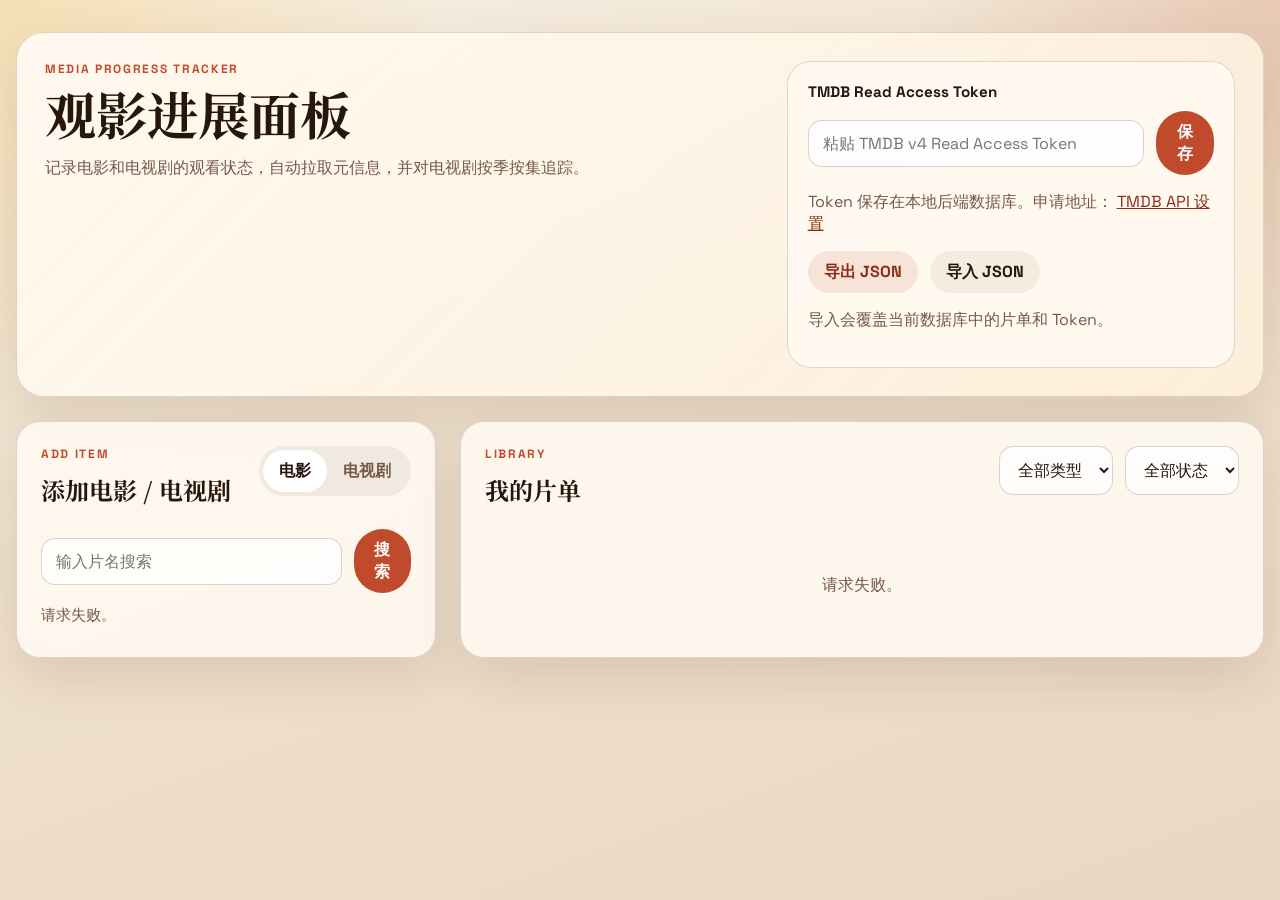
==== index.html @ 6a3d629a "init" ====
<!DOCTYPE html>
<html lang="zh-CN">
  <head>
    <meta charset="UTF-8" />
    <meta name="viewport" content="width=device-width, initial-scale=1.0" />
    <title>观影进展面板</title>
    <link rel="preconnect" href="https://fonts.googleapis.com" />
    <link rel="preconnect" href="https://fonts.gstatic.com" crossorigin />
    <link
      href="https://fonts.googleapis.com/css2?family=Noto+Serif+SC:wght@400;600;700&family=Space+Grotesk:wght@400;500;700&display=swap"
      rel="stylesheet"
    />
    <link rel="stylesheet" href="./style.css" />
  </head>
  <body>
    <div class="app-shell">
      <header class="hero">
        <div>
          <p class="eyebrow">Media Progress Tracker</p>
          <h1>观影进展面板</h1>
          <p class="hero-copy">
            记录电影和电视剧的观看状态，自动拉取元信息，并对电视剧按季按集追踪。
          </p>
        </div>
        <section class="token-panel">
          <label class="field-label" for="tmdbToken">TMDB Read Access Token</label>
          <div class="token-row">
            <input
              id="tmdbToken"
              type="password"
              placeholder="粘贴 TMDB v4 Read Access Token"
              autocomplete="off"
            />
            <button id="saveTokenBtn" class="primary-btn">保存</button>
          </div>
          <p class="helper-text">
            Token 保存在本地后端数据库。申请地址：
            <a href="https://www.themoviedb.org/settings/api" target="_blank" rel="noreferrer"
              >TMDB API 设置</a
            >
          </p>
          <div class="data-tools">
            <button id="exportJsonBtn" class="secondary-btn" type="button">导出 JSON</button>
            <button id="importJsonBtn" class="ghost-btn" type="button">导入 JSON</button>
            <input id="importJsonInput" type="file" accept="application/json,.json" hidden />
          </div>
          <p class="helper-text">导入会覆盖当前数据库中的片单和 Token。</p>
        </section>
      </header>

      <main class="main-grid">
        <section class="panel add-panel">
          <div class="panel-heading">
            <div>
              <p class="eyebrow">Add Item</p>
              <h2>添加电影 / 电视剧</h2>
            </div>
            <div class="segmented-control" role="tablist" aria-label="媒体类型">
              <button class="segment active" data-media-type="movie">电影</button>
              <button class="segment" data-media-type="tv">电视剧</button>
            </div>
          </div>

          <form id="searchForm" class="search-form">
            <input
              id="searchInput"
              type="search"
              placeholder="输入片名搜索"
              autocomplete="off"
              required
            />
            <button class="primary-btn" type="submit">搜索</button>
          </form>

          <div id="searchMessage" class="status-line"></div>
          <div id="searchResults" class="search-results"></div>
        </section>

        <section class="panel library-panel">
          <div class="panel-heading">
            <div>
              <p class="eyebrow">Library</p>
              <h2>我的片单</h2>
            </div>
            <div class="filters">
              <select id="typeFilter" aria-label="按类型筛选">
                <option value="all">全部类型</option>
                <option value="movie">电影</option>
                <option value="tv">电视剧</option>
              </select>
              <select id="statusFilter" aria-label="按状态筛选">
                <option value="all">全部状态</option>
                <option value="planned">想看</option>
                <option value="in_progress">进行中</option>
                <option value="completed">已完成</option>
              </select>
            </div>
          </div>

          <div id="libraryStats" class="library-stats"></div>
          <div id="libraryList" class="library-list"></div>
        </section>
      </main>
    </div>

    <template id="resultCardTemplate">
      <article class="result-card">
        <img class="poster" alt="" />
        <div class="result-content">
          <div class="result-meta"></div>
          <h3></h3>
          <p class="overview"></p>
          <button class="secondary-btn add-result-btn">加入片单</button>
        </div>
      </article>
    </template>

    <template id="libraryCardTemplate">
      <article class="library-card">
        <div class="library-summary">
          <img class="poster" alt="" />
          <div class="summary-content">
            <div class="tag-row"></div>
            <h3></h3>
            <p class="meta-line"></p>
            <p class="overview"></p>
          </div>
          <button class="ghost-btn remove-btn" title="删除">删除</button>
        </div>
        <div class="progress-block"></div>
      </article>
    </template>

    <script src="./app.js"></script>
  </body>
</html>
---- style.css ----
:root {
  --bg: #f3ecdf;
  --panel: rgba(255, 250, 242, 0.88);
  --panel-strong: #fffaf2;
  --line: rgba(93, 56, 31, 0.18);
  --text: #27160d;
  --muted: #765948;
  --accent: #bf4b2c;
  --accent-deep: #8d2d18;
  --highlight: #f2bf5e;
  --success: #2f7d5f;
  --shadow: 0 20px 50px rgba(74, 38, 14, 0.12);
}

* {
  box-sizing: border-box;
}

body {
  margin: 0;
  min-height: 100vh;
  font-family: "Space Grotesk", sans-serif;
  color: var(--text);
  background:
    radial-gradient(circle at top left, rgba(242, 191, 94, 0.35), transparent 28%),
    radial-gradient(circle at top right, rgba(191, 75, 44, 0.18), transparent 24%),
    linear-gradient(160deg, #f7f0e4 0%, #efe1cd 40%, #ead7c2 100%);
}

body::before {
  content: "";
  position: fixed;
  inset: 0;
  pointer-events: none;
  background-image:
    linear-gradient(rgba(255, 255, 255, 0.18) 1px, transparent 1px),
    linear-gradient(90deg, rgba(255, 255, 255, 0.18) 1px, transparent 1px);
  background-size: 36px 36px;
  mask-image: linear-gradient(to bottom, rgba(0, 0, 0, 0.4), transparent 70%);
}

.app-shell {
  width: min(1280px, calc(100% - 32px));
  margin: 0 auto;
  padding: 32px 0 48px;
}

.hero,
.panel,
.library-card,
.result-card {
  backdrop-filter: blur(16px);
}

.hero {
  display: grid;
  grid-template-columns: 1.6fr 1fr;
  gap: 24px;
  margin-bottom: 24px;
  padding: 28px;
  background: linear-gradient(135deg, rgba(255, 250, 242, 0.94), rgba(255, 241, 220, 0.84));
  border: 1px solid var(--line);
  border-radius: 28px;
  box-shadow: var(--shadow);
}

.eyebrow {
  margin: 0 0 10px;
  color: var(--accent);
  letter-spacing: 0.14em;
  text-transform: uppercase;
  font-size: 12px;
  font-weight: 700;
}

h1,
h2,
h3 {
  margin: 0;
  font-family: "Noto Serif SC", serif;
}

h1 {
  font-size: clamp(2.2rem, 4vw, 4.2rem);
  line-height: 1.05;
}

h2 {
  font-size: 1.5rem;
  margin-bottom: 4px;
}

.hero-copy,
.helper-text,
.meta-line,
.overview,
.status-line,
.empty-state {
  color: var(--muted);
}

.token-panel,
.panel,
.library-card,
.result-card {
  background: var(--panel);
  border: 1px solid var(--line);
  border-radius: 24px;
}

.token-panel {
  padding: 20px;
  align-self: start;
}

.field-label {
  display: block;
  margin-bottom: 10px;
  font-size: 0.95rem;
  font-weight: 700;
}

.token-row,
.search-form,
.filters,
.progress-inline,
.movie-actions {
  display: flex;
  gap: 12px;
  align-items: center;
}

.data-tools {
  display: flex;
  gap: 12px;
  margin-top: 14px;
  flex-wrap: wrap;
}

input,
select,
button,
textarea {
  font: inherit;
}

input,
select {
  width: 100%;
  padding: 12px 14px;
  border-radius: 14px;
  border: 1px solid rgba(93, 56, 31, 0.22);
  background: rgba(255, 255, 255, 0.76);
  color: var(--text);
}

button {
  border: 0;
  border-radius: 999px;
  cursor: pointer;
  transition: transform 160ms ease, opacity 160ms ease, background 160ms ease;
}

button:hover {
  transform: translateY(-1px);
}

.primary-btn,
.secondary-btn,
.ghost-btn,
.status-chip,
.segment {
  padding: 10px 16px;
  font-weight: 700;
}

.primary-btn {
  background: var(--accent);
  color: white;
}

.secondary-btn {
  background: rgba(191, 75, 44, 0.12);
  color: var(--accent-deep);
}

.ghost-btn {
  background: rgba(39, 22, 13, 0.06);
  color: var(--text);
}

.main-grid {
  display: grid;
  grid-template-columns: 420px minmax(0, 1fr);
  gap: 24px;
}

.panel {
  padding: 24px;
  box-shadow: var(--shadow);
}

.panel-heading {
  display: flex;
  justify-content: space-between;
  align-items: flex-start;
  gap: 16px;
  margin-bottom: 18px;
}

.segmented-control {
  display: inline-flex;
  padding: 4px;
  border-radius: 999px;
  background: rgba(39, 22, 13, 0.06);
}

.segment {
  background: transparent;
  color: var(--muted);
}

.segment.active {
  background: white;
  color: var(--text);
}

.status-line {
  min-height: 24px;
  margin: 12px 0 4px;
  font-size: 0.95rem;
}

.search-results,
.library-list {
  display: grid;
  gap: 16px;
}

.result-card,
.library-card {
  overflow: hidden;
}

.result-card {
  display: grid;
  grid-template-columns: 96px 1fr;
}

.poster {
  width: 100%;
  aspect-ratio: 2 / 3;
  object-fit: cover;
  background: linear-gradient(145deg, rgba(191, 75, 44, 0.18), rgba(47, 125, 95, 0.18));
}

.result-content,
.library-card {
  padding: 16px;
}

.result-meta,
.tag-row,
.library-stats {
  display: flex;
  flex-wrap: wrap;
  gap: 8px;
}

.tag,
.stat-pill {
  display: inline-flex;
  align-items: center;
  padding: 6px 10px;
  border-radius: 999px;
  background: rgba(39, 22, 13, 0.07);
  color: var(--muted);
  font-size: 0.82rem;
}

.tag.strong,
.stat-pill.strong {
  background: rgba(191, 75, 44, 0.14);
  color: var(--accent-deep);
}

.overview {
  margin: 10px 0 14px;
  line-height: 1.55;
  font-size: 0.95rem;
}

.library-summary {
  display: grid;
  grid-template-columns: 108px 1fr auto;
  gap: 16px;
  align-items: start;
}

.progress-block {
  margin-top: 18px;
  padding-top: 16px;
  border-top: 1px solid var(--line);
}

.status-chip {
  background: rgba(39, 22, 13, 0.06);
  color: var(--muted);
}

.status-chip.active {
  background: rgba(191, 75, 44, 0.14);
  color: var(--accent-deep);
}

.range-input {
  width: 100%;
}

.episode-grid {
  display: grid;
  gap: 12px;
}

.season-card {
  padding: 14px;
  border-radius: 18px;
  background: rgba(255, 255, 255, 0.58);
  border: 1px solid rgba(93, 56, 31, 0.12);
}

.season-head {
  display: flex;
  justify-content: space-between;
  gap: 12px;
  align-items: center;
  margin-bottom: 12px;
}

.episode-list {
  display: grid;
  grid-template-columns: repeat(auto-fill, minmax(120px, 1fr));
  gap: 10px;
}

.episode-toggle {
  display: flex;
  gap: 8px;
  align-items: center;
  min-width: 0;
  padding: 10px 12px;
  border-radius: 14px;
  border: 1px solid rgba(93, 56, 31, 0.14);
  background: rgba(255, 255, 255, 0.78);
}

.episode-toggle input {
  width: 16px;
  height: 16px;
  flex: 0 0 auto;
}

.episode-toggle span {
  overflow: hidden;
  text-overflow: ellipsis;
  white-space: nowrap;
  font-size: 0.9rem;
}

.library-stats {
  margin-bottom: 18px;
}

.empty-state {
  padding: 28px 0;
  text-align: center;
  font-size: 0.98rem;
}

a {
  color: var(--accent-deep);
}

@media (max-width: 980px) {
  .hero,
  .main-grid,
  .library-summary {
    grid-template-columns: 1fr;
  }

  .library-summary .poster {
    max-width: 160px;
  }

  .token-row,
  .search-form,
  .filters,
  .movie-actions {
    flex-direction: column;
    align-items: stretch;
  }
}
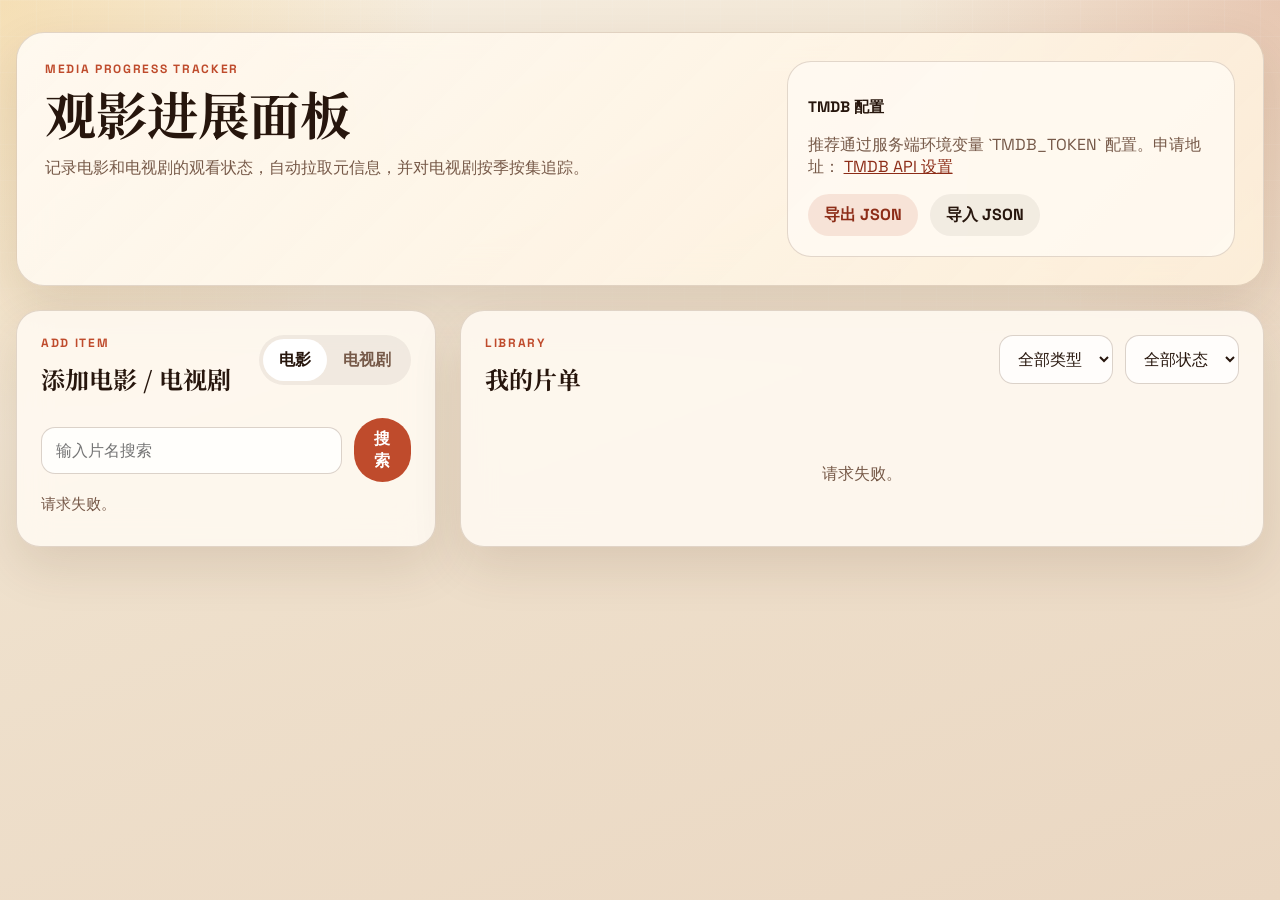
==== commit 7f7bc844: "token passing by env" ====
--- a/index.html
+++ b/index.html
@@ -23,28 +23,19 @@
           </p>
         </div>
         <section class="token-panel">
-          <label class="field-label" for="tmdbToken">TMDB Read Access Token</label>
-          <div class="token-row">
-            <input
-              id="tmdbToken"
-              type="password"
-              placeholder="粘贴 TMDB v4 Read Access Token"
-              autocomplete="off"
-            />
-            <button id="saveTokenBtn" class="primary-btn">保存</button>
-          </div>
+          <p class="field-label">TMDB 配置</p>
           <p class="helper-text">
-            Token 保存在本地后端数据库。申请地址：
+            推荐通过服务端环境变量 `TMDB_TOKEN` 配置。申请地址：
             <a href="https://www.themoviedb.org/settings/api" target="_blank" rel="noreferrer"
               >TMDB API 设置</a
             >
           </p>
+          <p id="tokenStatus" class="helper-text"></p>
           <div class="data-tools">
             <button id="exportJsonBtn" class="secondary-btn" type="button">导出 JSON</button>
             <button id="importJsonBtn" class="ghost-btn" type="button">导入 JSON</button>
             <input id="importJsonInput" type="file" accept="application/json,.json" hidden />
           </div>
-          <p class="helper-text">导入会覆盖当前数据库中的片单和 Token。</p>
         </section>
       </header>
 
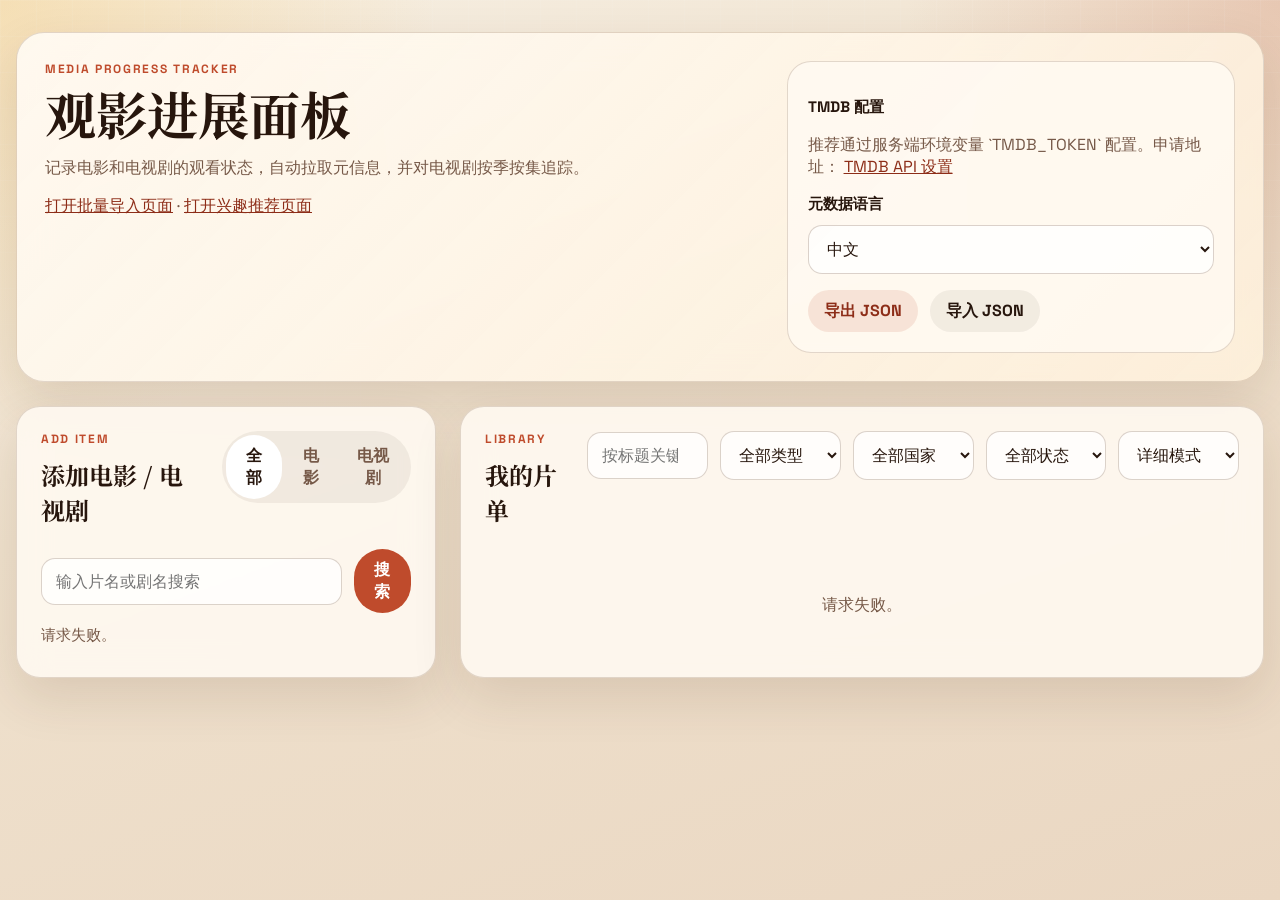
==== commit 6364749f: "support interest based recommendation" ====
--- a/index.html
+++ b/index.html
@@ -21,6 +21,11 @@
           <p class="hero-copy">
             记录电影和电视剧的观看状态，自动拉取元信息，并对电视剧按季按集追踪。
           </p>
+          <p class="helper-text">
+            <a href="./bulk-import.html">打开批量导入页面</a>
+            ·
+            <a href="./recommendations.html">打开兴趣推荐页面</a>
+          </p>
         </div>
         <section class="token-panel">
           <p class="field-label">TMDB 配置</p>
@@ -31,6 +36,18 @@
             >
           </p>
           <p id="tokenStatus" class="helper-text"></p>
+          <label class="field-label" for="languagePreference">元数据语言</label>
+          <select id="languagePreference" aria-label="元数据语言">
+            <option value="zh-CN">中文</option>
+            <option value="en-US">English</option>
+            <option value="ja-JP">日本語</option>
+            <option value="ko-KR">한국어</option>
+            <option value="fr-FR">Français</option>
+            <option value="de-DE">Deutsch</option>
+            <option value="es-ES">Español</option>
+            <option value="dynamic">动态（原生语言）</option>
+          </select>
+          <p id="languageHelp" class="helper-text"></p>
           <div class="data-tools">
             <button id="exportJsonBtn" class="secondary-btn" type="button">导出 JSON</button>
             <button id="importJsonBtn" class="ghost-btn" type="button">导入 JSON</button>
@@ -47,7 +64,8 @@
               <h2>添加电影 / 电视剧</h2>
             </div>
             <div class="segmented-control" role="tablist" aria-label="媒体类型">
-              <button class="segment active" data-media-type="movie">电影</button>
+              <button class="segment active" data-media-type="all">全部</button>
+              <button class="segment" data-media-type="movie">电影</button>
               <button class="segment" data-media-type="tv">电视剧</button>
             </div>
           </div>
@@ -56,7 +74,7 @@
             <input
               id="searchInput"
               type="search"
-              placeholder="输入片名搜索"
+              placeholder="输入片名或剧名搜索"
               autocomplete="off"
               required
             />
@@ -73,17 +91,31 @@
               <p class="eyebrow">Library</p>
               <h2>我的片单</h2>
             </div>
-            <div class="filters">
+            <div class="filters library-filters">
+              <input
+                id="titleFilter"
+                type="search"
+                placeholder="按标题关键词过滤"
+                autocomplete="off"
+                aria-label="按标题关键词过滤"
+              />
               <select id="typeFilter" aria-label="按类型筛选">
                 <option value="all">全部类型</option>
                 <option value="movie">电影</option>
                 <option value="tv">电视剧</option>
+              </select>
+              <select id="countryFilter" aria-label="按国家筛选">
+                <option value="all">全部国家</option>
               </select>
               <select id="statusFilter" aria-label="按状态筛选">
                 <option value="all">全部状态</option>
                 <option value="planned">想看</option>
                 <option value="in_progress">进行中</option>
                 <option value="completed">已完成</option>
+              </select>
+              <select id="viewMode" aria-label="片单展示模式">
+                <option value="detailed">详细模式</option>
+                <option value="compact">简洁模式</option>
               </select>
             </div>
           </div>
--- a/style.css
+++ b/style.css
@@ -145,13 +145,19 @@
 }
 
 input,
-select {
+select,
+textarea {
   width: 100%;
   padding: 12px 14px;
   border-radius: 14px;
   border: 1px solid rgba(93, 56, 31, 0.22);
   background: rgba(255, 255, 255, 0.76);
   color: var(--text);
+}
+
+textarea {
+  resize: vertical;
+  min-height: 280px;
 }
 
 button {
@@ -184,6 +190,17 @@
   color: var(--accent-deep);
 }
 
+.success-pill {
+  display: inline-flex;
+  align-items: center;
+  justify-content: center;
+  padding: 10px 16px;
+  border-radius: 999px;
+  background: rgba(47, 125, 95, 0.14);
+  color: var(--success);
+  font-weight: 700;
+}
+
 .ghost-btn {
   background: rgba(39, 22, 13, 0.06);
   color: var(--text);
@@ -193,6 +210,16 @@
   display: grid;
   grid-template-columns: 420px minmax(0, 1fr);
   gap: 24px;
+}
+
+.recommendation-layout {
+  display: grid;
+  grid-template-columns: 320px minmax(0, 1fr);
+  gap: 24px;
+}
+
+.bulk-grid {
+  grid-template-columns: 1fr 1fr;
 }
 
 .panel {
@@ -232,7 +259,8 @@
 }
 
 .search-results,
-.library-list {
+.library-list,
+.recommendation-list {
   display: grid;
   gap: 16px;
 }
@@ -242,7 +270,8 @@
   overflow: hidden;
 }
 
-.result-card {
+.result-card,
+.recommendation-card {
   display: grid;
   grid-template-columns: 96px 1fr;
 }
@@ -255,6 +284,7 @@
 }
 
 .result-content,
+.recommendation-content,
 .library-card {
   padding: 16px;
 }
@@ -297,6 +327,59 @@
   align-items: start;
 }
 
+.compact-card {
+  padding: 10px 14px;
+  border-radius: 16px;
+}
+
+.library-list:has(.compact-card) {
+  gap: 8px;
+}
+
+.compact-row,
+.compact-actions {
+  display: flex;
+  gap: 8px;
+  align-items: center;
+}
+
+.compact-row {
+  justify-content: space-between;
+  gap: 10px;
+}
+
+.compact-title,
+.compact-progress {
+  margin: 0;
+}
+
+.compact-title {
+  flex: 1 1 auto;
+  min-width: 0;
+  font-size: 0.95rem;
+  line-height: 1.2;
+  white-space: nowrap;
+  overflow: hidden;
+  text-overflow: ellipsis;
+}
+
+.compact-progress {
+  flex: 0 0 auto;
+  white-space: nowrap;
+  font-size: 0.84rem;
+  line-height: 1.2;
+}
+
+.compact-actions {
+  flex: 0 0 auto;
+}
+
+.compact-actions .secondary-btn,
+.compact-actions .ghost-btn {
+  padding: 7px 10px;
+  font-size: 0.84rem;
+}
+
 .progress-block {
   margin-top: 18px;
   padding-top: 16px;
@@ -339,15 +422,14 @@
 
 .episode-list {
   display: grid;
-  grid-template-columns: repeat(auto-fill, minmax(120px, 1fr));
-  gap: 10px;
+  grid-template-columns: repeat(3, minmax(0, 1fr));
+  gap: 8px;
 }
 
 .episode-toggle {
   display: flex;
   gap: 8px;
   align-items: center;
-  min-width: 0;
   padding: 10px 12px;
   border-radius: 14px;
   border: 1px solid rgba(93, 56, 31, 0.14);
@@ -361,14 +443,101 @@
 }
 
 .episode-toggle span {
-  overflow: hidden;
-  text-overflow: ellipsis;
-  white-space: nowrap;
+  white-space: normal;
+  word-break: break-word;
+  line-height: 1.45;
   font-size: 0.9rem;
 }
 
 .library-stats {
   margin-bottom: 18px;
+}
+
+.bulk-actions,
+.bulk-columns,
+.bulk-stats {
+  display: flex;
+  gap: 12px;
+}
+
+.recommendation-sidebar,
+.recommendation-main {
+  min-width: 0;
+}
+
+.recommendation-filters {
+  flex-direction: column;
+  align-items: stretch;
+  margin-bottom: 22px;
+}
+
+.taste-panel {
+  padding: 18px;
+  border: 1px solid rgba(93, 56, 31, 0.12);
+  border-radius: 18px;
+  background: rgba(255, 255, 255, 0.52);
+}
+
+.taste-summary {
+  display: flex;
+  flex-wrap: wrap;
+  gap: 8px;
+}
+
+.recommendation-card {
+  overflow: hidden;
+  background: rgba(255, 250, 242, 0.88);
+  border: 1px solid var(--line);
+  border-radius: 24px;
+  box-shadow: var(--shadow);
+}
+
+.reason-line {
+  margin: 0 0 14px;
+}
+
+.recommendation-actions {
+  display: flex;
+  justify-content: flex-start;
+}
+
+.bulk-columns {
+  align-items: flex-start;
+}
+
+.bulk-columns > div {
+  flex: 1;
+  min-width: 0;
+}
+
+.progress-meter {
+  width: 100%;
+  height: 12px;
+  margin-bottom: 16px;
+  overflow: hidden;
+  border-radius: 999px;
+  background: rgba(39, 22, 13, 0.08);
+}
+
+.progress-meter-bar {
+  width: 0;
+  height: 100%;
+  border-radius: inherit;
+  background: linear-gradient(90deg, var(--highlight), var(--accent));
+  transition: width 180ms ease;
+}
+
+.bulk-result-list {
+  display: grid;
+  gap: 10px;
+}
+
+.bulk-result-item {
+  padding: 12px 14px;
+  border-radius: 14px;
+  border: 1px solid rgba(93, 56, 31, 0.12);
+  background: rgba(255, 255, 255, 0.68);
+  color: var(--text);
 }
 
 .empty-state {
@@ -384,6 +553,7 @@
 @media (max-width: 980px) {
   .hero,
   .main-grid,
+  .recommendation-layout,
   .library-summary {
     grid-template-columns: 1fr;
   }
@@ -395,8 +565,14 @@
   .token-row,
   .search-form,
   .filters,
-  .movie-actions {
+  .movie-actions,
+  .compact-row,
+  .compact-actions {
     flex-direction: column;
     align-items: stretch;
   }
-}
+
+  .episode-list {
+    grid-template-columns: 1fr;
+  }
+}
